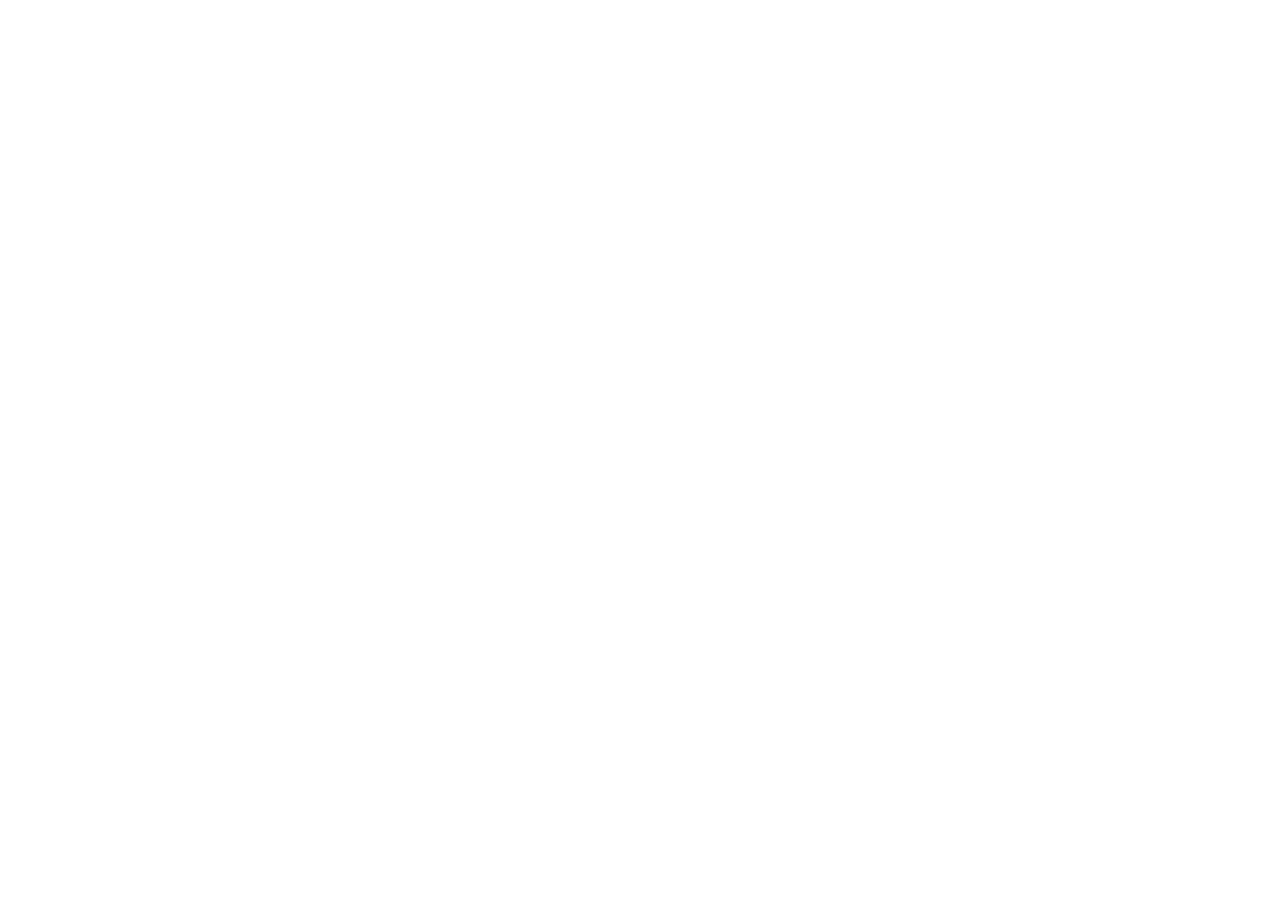
==== index.html @ 28a49e98 "Add files via upload" ====
<!DOCTYPE html>
<html lang="en">
<head>
    <meta charset="UTF-8">
    <meta http-equiv="X-UA-Compatible" content="IE=edge">
    <meta name="viewport" content="width=device-width, initial-scale=1.0">
    <title>Document</title>
</head>
<body>
    <svg class="icon">
        <use xlink:href="Vector.svg#Vector"></use>
      </svg>
</body>
</html>
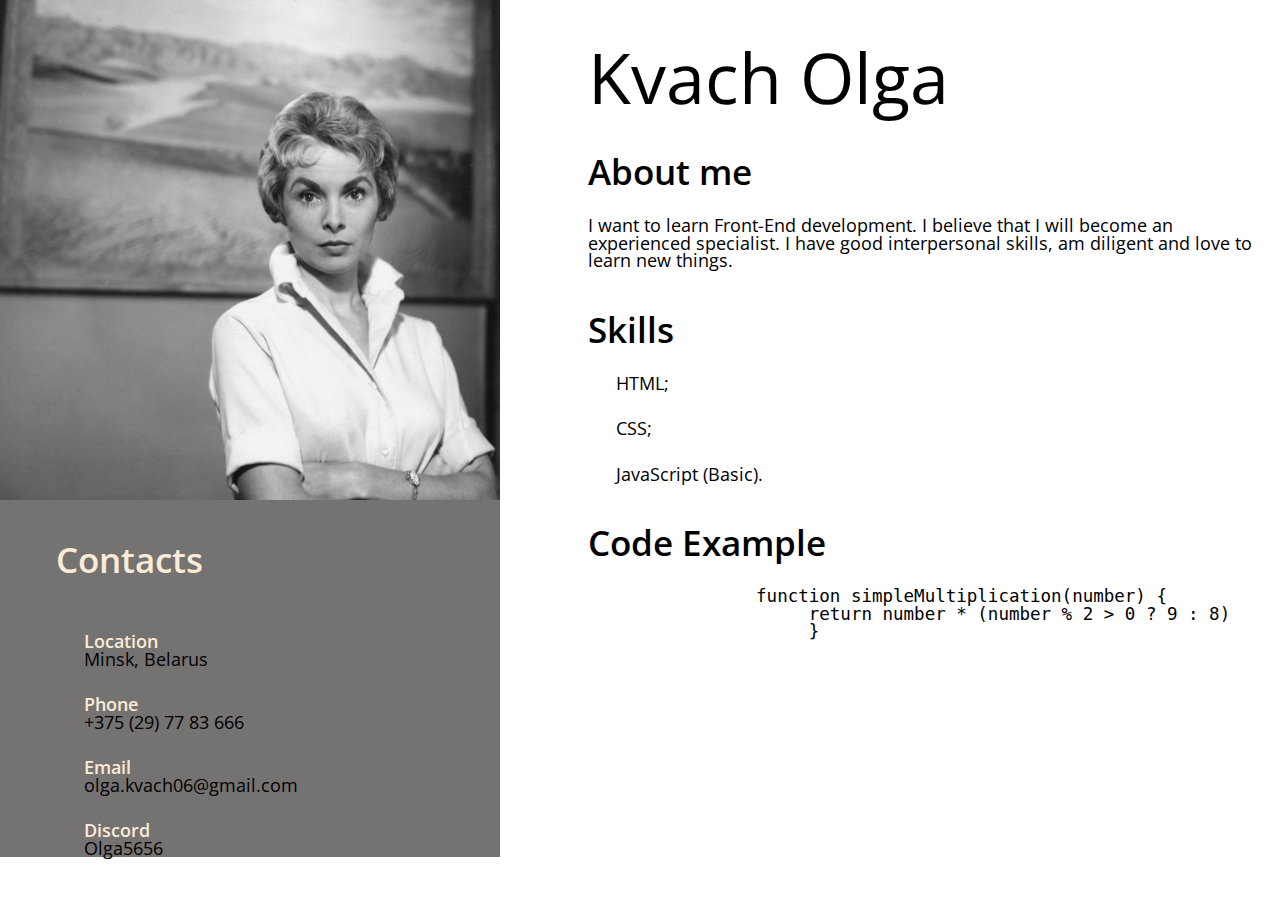
==== commit 8d9e1a31: "feat: add basic page layout" ====
--- a/index.html
+++ b/index.html
@@ -4,11 +4,56 @@
     <meta charset="UTF-8">
     <meta http-equiv="X-UA-Compatible" content="IE=edge">
     <meta name="viewport" content="width=device-width, initial-scale=1.0">
-    <title>Document</title>
+    <link rel="stylesheet" href="./style.css">
+    <link rel="preconnect" href="https://fonts.googleapis.com">
+<link rel="preconnect" href="https://fonts.gstatic.com" crossorigin>
+<link href="https://fonts.googleapis.com/css2?family=Open+Sans:wght@400;600&display=swap" rel="stylesheet">
+    <title>CV</title>
 </head>
 <body>
-    <svg class="icon">
-        <use xlink:href="Vector.svg#Vector"></use>
-      </svg>
+    <main class="main-container">
+        <div class="block first-block">
+            <div class="section-image">
+                <img class="photo" src="./img/Dzhanet-Ly-Psyho-1960.jpg" alt="photo" width="500"> 
+            </div> 
+            <h1>Kvach Olga</h1>
+            <section>
+                <div class="contacts">
+                    <h2>Contacts</h2>
+                    <ul class="section-contacts">
+                        <li><span>Location</span><br><a href="https://www.google.com/maps/place/%D0%9C%D0%B8%D0%BD%D1%81%D0%BA/@53.8843138,27.3131922,10z/data=!3m1!4b1!4m5!3m4!1s0x46dbcfd35b1e6ad3:0xb61b853ddb570d9!8m2!3d53.9006011!4d27.558972">Minsk, Belarus</a></li>
+                        <li><span>Phone</span><br>
+                            <a href="tel:+375 (29) 77 83 666">+375 (29) 77 83 666</a></li>
+                        <li><span>Email</span><br><a href="https://www.google.com/intl/ru/gmail/about/">olga.kvach06@gmail.com</a></li>
+                        <li><span>Discord</span><a href="https://app.rs.school/course/student/dashboard?course=js-fe-2022Q1"><br>Olga5656</a></li>
+                    </ul>
+                </div>
+            </section>
+        </div>
+        <div class="main-block">
+            <section class="section-about">
+                <h1>Kvach Olga</h1>
+                <h2>About me</h2>
+                <p>I want to learn Front-End development. I believe that I will become an experienced specialist. I have good interpersonal skills, am diligent and love to learn new things.</p>
+            </section>  
+            <section class="section">
+                <h2>Skills</h2>
+                <ul>
+                    <li>HTML;</li>
+                    <li>CSS;</li>
+                    <li>JavaScript (Basic).</li>
+                </ul>
+            </section>  
+            <section class="section">
+                <h2>Code Example</h2>
+                <pre>
+                <code>function simpleMultiplication(number) {
+                     return number * (number % 2 > 0 ? 9 : 8)
+                     }</code>  
+                </pre>   
+            </section>  
+            
+        </div>
+    </main>
 </body>
 </html>--- a/style.css
+++ b/style.css
@@ -0,0 +1,121 @@
+*{padding: 0;margin: 0;border: 0;}
+*,*:before,*:after{-moz-box-sizing: border-box;-webkit-box-sizing: border-box;box-sizing: border-box;}
+:focus,:active{outline: none;}
+a:focus,a:active{outline: none;}
+nav,footer,header,aside{display: block;}
+html,body{height:100%;width:100%;font-size:100%;line-height:1;font-size:14px;-ms-text-size-adjust:100%;-moz-text-size-adjust:100%;-webkit-text-size-adjust:100%;}
+input,button,textarea{font-family:inherit;}
+input::-ms-clear{display: none;}
+button{cursor: pointer;}
+button::-moz-focus-inner {padding:0;border:0;}
+a,a:visited{text-decoration: none;}
+a:hover{text-decoration: none;}
+ul li{list-style: none;}
+img{vertical-align: top;}
+h1,h2,h3,h4,h5,h6{font-size:inherit;font-weight: inherit;}
+
+
+body {
+    max-width: 100%;
+    font-family: 'Open Sans', sans-serif;
+    font-size: 1.25rem;
+    font-weight: 400;
+}
+
+.first-block {
+    background-color: rgba(49, 45, 45, 0.671);
+    color: antiquewhite;
+}
+
+.first-block > h1 {
+    position: absolute;
+    left: -9999px;
+}
+
+.contacts {
+    margin: 3rem 0 0 4rem;
+}
+
+.section-contacts {
+    display: flex;
+    flex-direction: column;
+    align-items: flex-start;
+    width: 25em;
+}
+
+li {
+    margin-top: 2rem;
+    margin-left: 2rem;
+}
+
+li > span {
+    font-weight: 600;
+}
+
+.main-container {
+    display: flex;
+    justify-content: center;
+}
+
+
+.main-block {
+    margin-left: 5em;
+}
+
+h1 {
+    margin: 3rem 0 3rem 0;
+    font-size: 5rem;
+}
+
+h2 {
+    margin-top: 3rem;
+    margin-bottom: 2rem;
+    font-size: 2.5rem;
+    font-weight: 600;
+}
+
+a {
+    color: black;
+    transition: 0.2s;
+}
+
+a:hover {
+    color: lime;
+}
+
+.git_icon {
+    width: 2vw;
+    margin-right: 10px;
+    transition: color 0.5s;
+}
+.git{
+
+    width: 2.2rem;
+}
+
+  .git::after {
+    content: "";
+    float: bottom;
+    width: 2.2rem;
+    height: 2px;
+
+  }
+  
+  /* Для стилизации */
+  .git:hover{
+    background: yellow;
+
+  }
+
+
+.container > a {
+    color: #B5B5B5;
+    text-decoration: none;
+}
+
+.container > p {
+    margin: 10px 20px;
+    color: #B5B5B5;
+}
+
+
